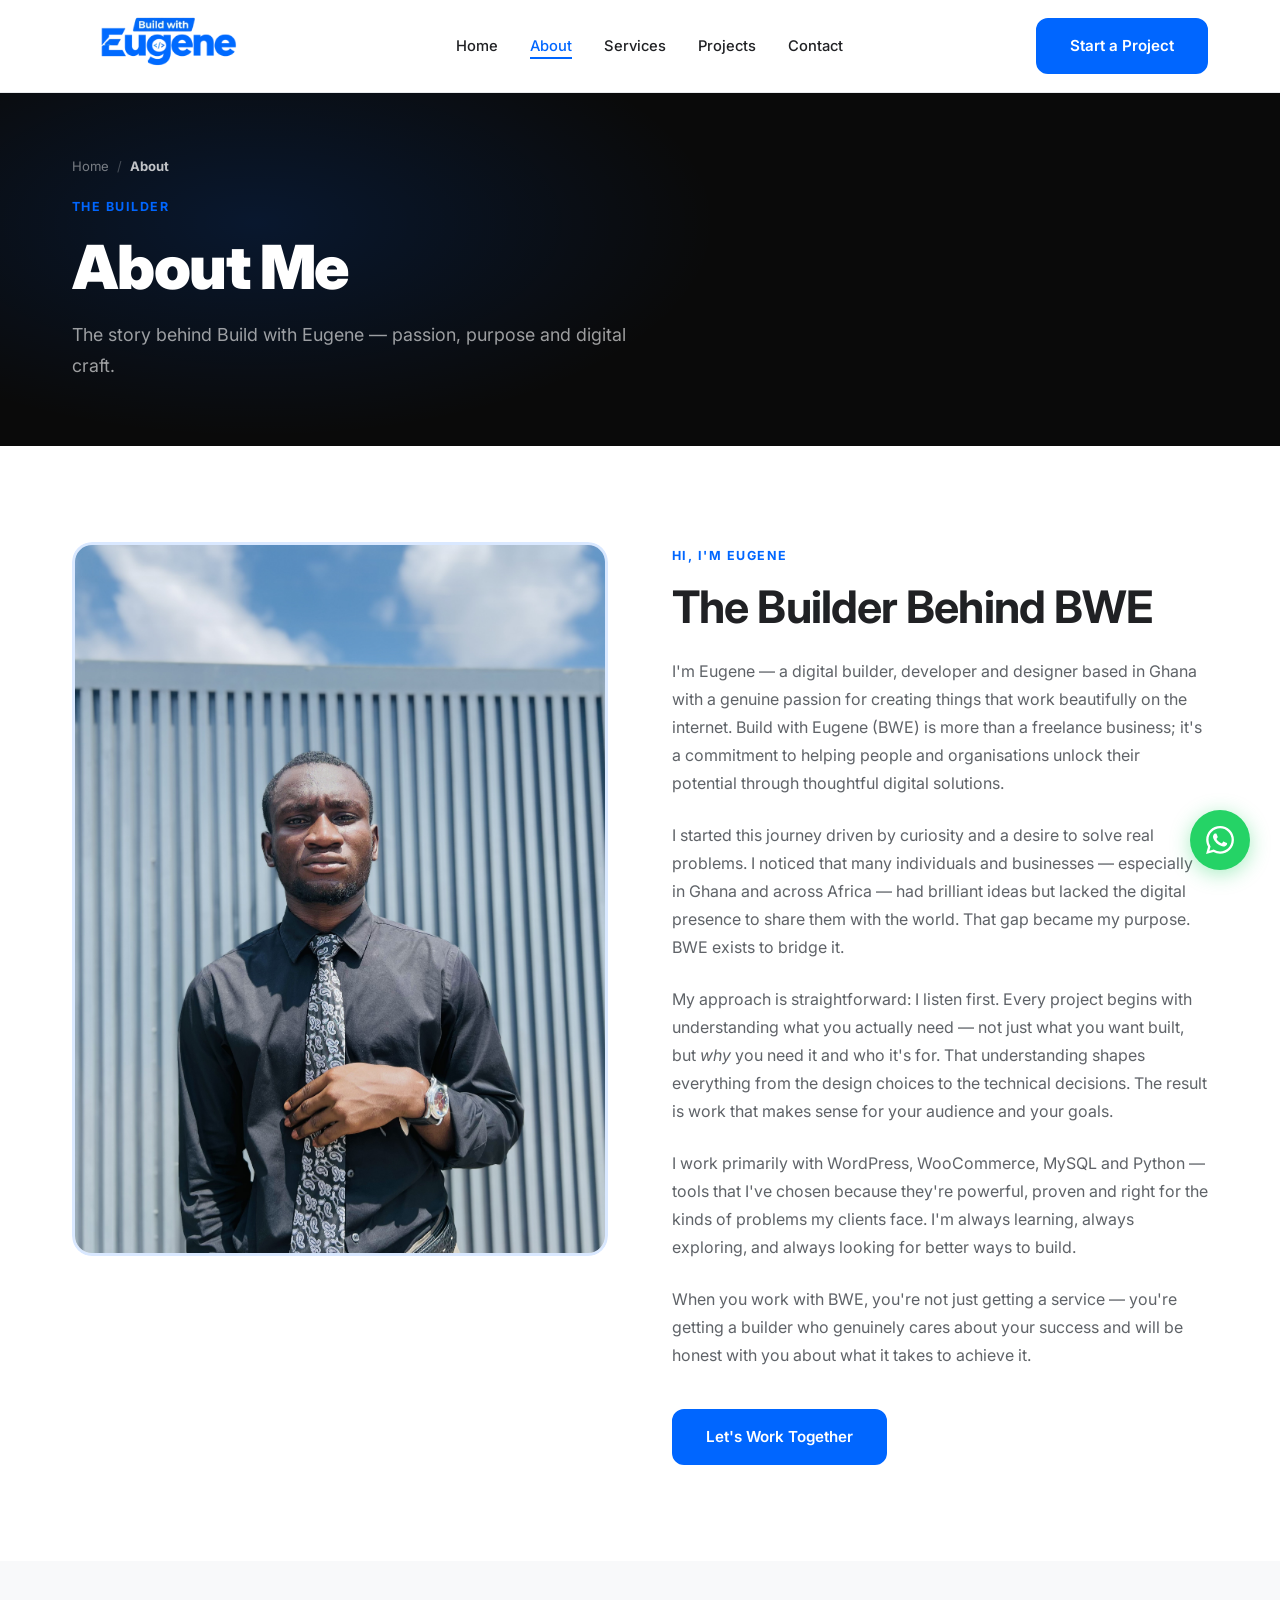
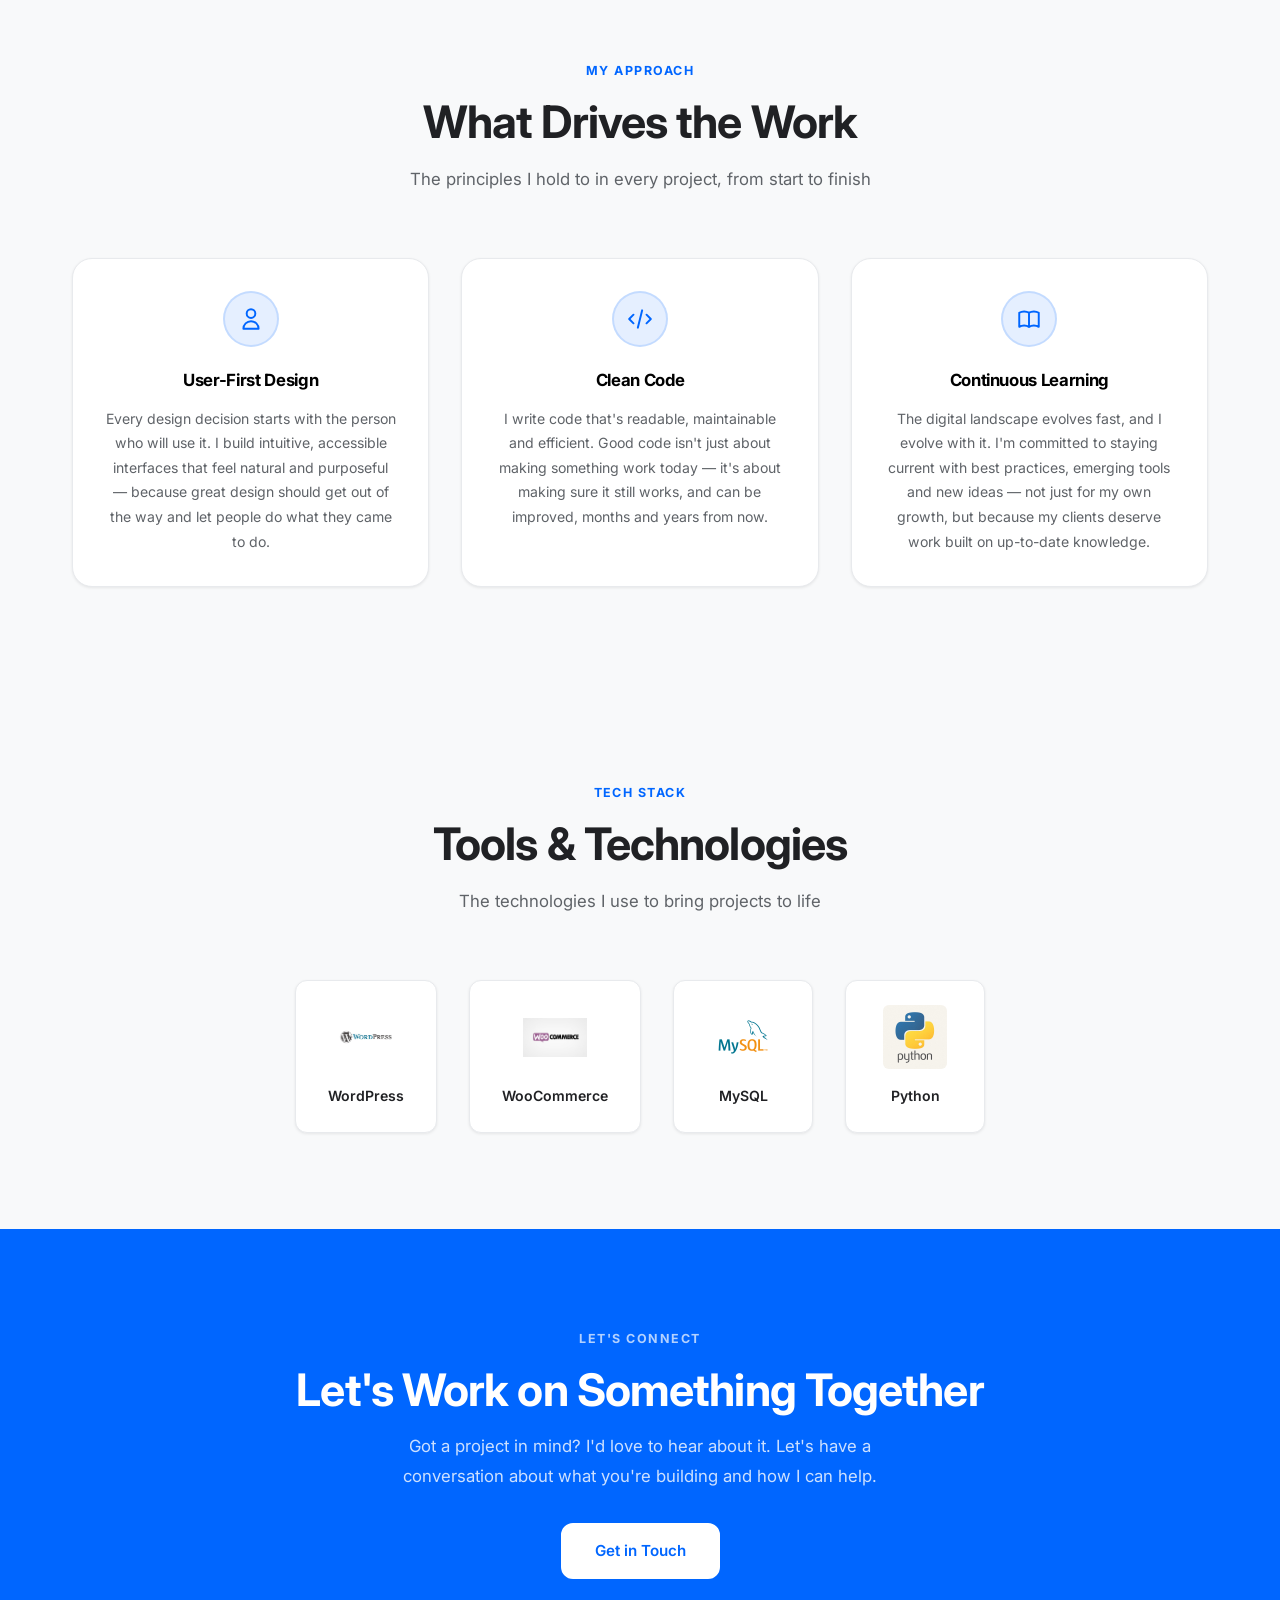
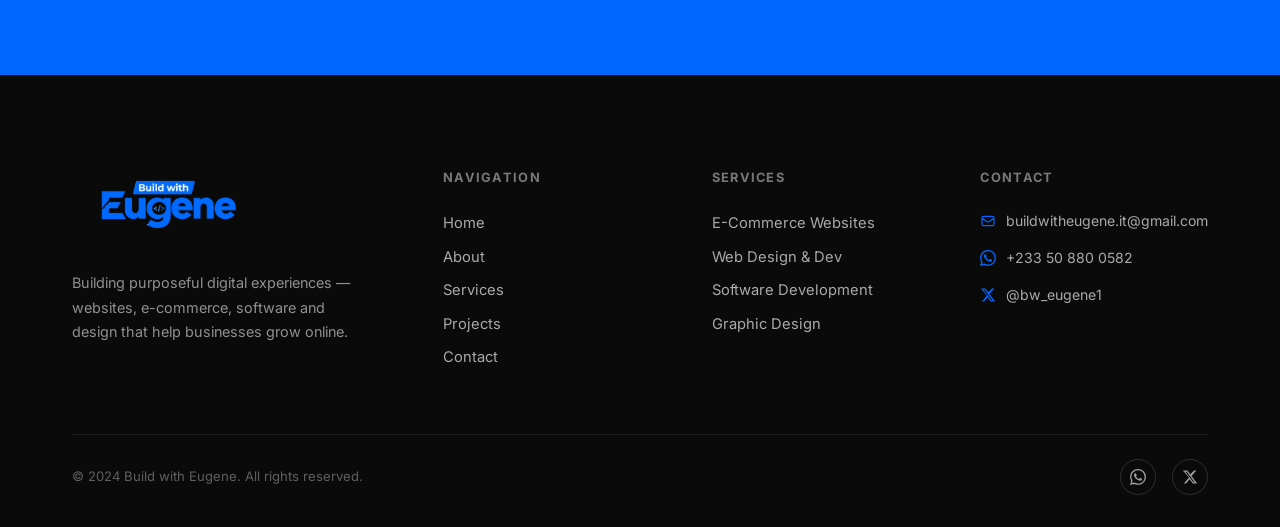
==== about.html @ 5db02835 "Initial commit - Build with Eugene portfolio website" ====
<!DOCTYPE html>
<html lang="en">
<head>
  <meta charset="UTF-8">
  <meta name="viewport" content="width=device-width, initial-scale=1.0">
  <meta name="description" content="About Eugene — the digital builder behind Build with Eugene (BWE). Learn about my story, approach and the values that drive every project.">
  <title>About | Build with Eugene</title>
  <link rel="preconnect" href="https://fonts.googleapis.com">
  <link rel="preconnect" href="https://fonts.gstatic.com" crossorigin>
  <link href="https://fonts.googleapis.com/css2?family=Inter:wght@300;400;500;600;700;800;900&display=swap" rel="stylesheet">
  <link rel="stylesheet" href="css/style.css">
  <link rel="icon" type="image/png" href="assets/website-icon/Favei-icon.png">
</head>
<body>

  <!-- ========== HEADER / NAVBAR ========== -->
  <header class="site-header">
    <nav class="navbar">
      <a href="index.html" class="navbar-logo" aria-label="Build with Eugene — Home">
        <img src="assets/website-icon/3B7AA855-C307-4204-9CA7-FC054A96F926-removebg-preview.png" alt="Build with Eugene Logo">
      </a>
      <ul class="nav-links">
        <li><a href="index.html">Home</a></li>
        <li><a href="about.html" class="active">About</a></li>
        <li><a href="services.html">Services</a></li>
        <li><a href="projects.html">Projects</a></li>
        <li><a href="contact.html">Contact</a></li>
      </ul>
      <a href="contact.html" class="btn btn-primary">Start a Project</a>
      <button class="hamburger" aria-label="Toggle menu" aria-expanded="false">
        <span></span>
        <span></span>
        <span></span>
      </button>
    </nav>
  </header>

  <!-- Mobile Nav Overlay -->
  <nav class="mobile-nav" aria-label="Mobile navigation">
    <a href="index.html">Home</a>
    <a href="about.html">About</a>
    <a href="services.html">Services</a>
    <a href="projects.html">Projects</a>
    <a href="contact.html">Contact</a>
    <a href="contact.html" class="btn btn-primary">Start a Project</a>
  </nav>

  <!-- ========== MAIN CONTENT ========== -->
  <main>

    <!-- PAGE HERO -->
    <section class="page-hero">
      <div class="container">
        <div class="page-hero-breadcrumb">
          <a href="index.html">Home</a>
          <span>/</span>
          <strong>About</strong>
        </div>
        <span class="section-label">The Builder</span>
        <h1>About Me</h1>
        <p>The story behind Build with Eugene — passion, purpose and digital craft.</p>
      </div>
    </section>

    <!-- BIO SECTION -->
    <section class="about-bio section">
      <div class="container">
        <div class="grid-2" style="align-items:start; gap: 4rem;">
          <div class="about-bio-image reveal">
            <div class="image-frame">
              <img src="assets/profile/eugene-profile.jpeg" alt="Eugene — Founder of Build with Eugene" loading="lazy">
            </div>
          </div>
          <div class="about-text reveal">
            <span class="section-label">Hi, I'm Eugene</span>
            <h2>The Builder Behind BWE</h2>

            <p>I'm Eugene — a digital builder, developer and designer based in Ghana with a genuine passion for creating things that work beautifully on the internet. Build with Eugene (BWE) is more than a freelance business; it's a commitment to helping people and organisations unlock their potential through thoughtful digital solutions.</p>

            <p>I started this journey driven by curiosity and a desire to solve real problems. I noticed that many individuals and businesses — especially in Ghana and across Africa — had brilliant ideas but lacked the digital presence to share them with the world. That gap became my purpose. BWE exists to bridge it.</p>

            <p>My approach is straightforward: I listen first. Every project begins with understanding what you actually need — not just what you want built, but <em>why</em> you need it and who it's for. That understanding shapes everything from the design choices to the technical decisions. The result is work that makes sense for your audience and your goals.</p>

            <p>I work primarily with WordPress, WooCommerce, MySQL and Python — tools that I've chosen because they're powerful, proven and right for the kinds of problems my clients face. I'm always learning, always exploring, and always looking for better ways to build.</p>

            <p>When you work with BWE, you're not just getting a service — you're getting a builder who genuinely cares about your success and will be honest with you about what it takes to achieve it.</p>

            <a href="contact.html" class="btn btn-primary" style="margin-top: 1rem;">Let's Work Together</a>
          </div>
        </div>
      </div>
    </section>

    <!-- VALUES / APPROACH CARDS -->
    <section class="values-section">
      <div class="container">
        <div class="section-header reveal">
          <span class="section-label">My Approach</span>
          <h2>What Drives the Work</h2>
          <p>The principles I hold to in every project, from start to finish</p>
        </div>
        <div class="values-grid reveal-stagger">

          <div class="value-card">
            <div class="value-icon">
              <svg xmlns="http://www.w3.org/2000/svg" fill="none" viewBox="0 0 24 24" stroke="currentColor" stroke-width="1.8">
                <path stroke-linecap="round" stroke-linejoin="round" d="M16 7a4 4 0 11-8 0 4 4 0 018 0zM12 14a7 7 0 00-7 7h14a7 7 0 00-7-7z"/>
              </svg>
            </div>
            <h3>User-First Design</h3>
            <p>Every design decision starts with the person who will use it. I build intuitive, accessible interfaces that feel natural and purposeful — because great design should get out of the way and let people do what they came to do.</p>
          </div>

          <div class="value-card">
            <div class="value-icon">
              <svg xmlns="http://www.w3.org/2000/svg" fill="none" viewBox="0 0 24 24" stroke="currentColor" stroke-width="1.8">
                <path stroke-linecap="round" stroke-linejoin="round" d="M10 20l4-16m4 4l4 4-4 4M6 16l-4-4 4-4"/>
              </svg>
            </div>
            <h3>Clean Code</h3>
            <p>I write code that's readable, maintainable and efficient. Good code isn't just about making something work today — it's about making sure it still works, and can be improved, months and years from now.</p>
          </div>

          <div class="value-card">
            <div class="value-icon">
              <svg xmlns="http://www.w3.org/2000/svg" fill="none" viewBox="0 0 24 24" stroke="currentColor" stroke-width="1.8">
                <path stroke-linecap="round" stroke-linejoin="round" d="M12 6.253v13m0-13C10.832 5.477 9.246 5 7.5 5S4.168 5.477 3 6.253v13C4.168 18.477 5.754 18 7.5 18s3.332.477 4.5 1.253m0-13C13.168 5.477 14.754 5 16.5 5c1.747 0 3.332.477 4.5 1.253v13C19.832 18.477 18.247 18 16.5 18c-1.746 0-3.332.477-4.5 1.253"/>
              </svg>
            </div>
            <h3>Continuous Learning</h3>
            <p>The digital landscape evolves fast, and I evolve with it. I'm committed to staying current with best practices, emerging tools and new ideas — not just for my own growth, but because my clients deserve work built on up-to-date knowledge.</p>
          </div>

        </div>
      </div>
    </section>

    <!-- SKILLS / TECH PREVIEW -->
    <section class="tech-stack">
      <div class="container">
        <div class="section-header reveal">
          <span class="section-label">Tech Stack</span>
          <h2>Tools &amp; Technologies</h2>
          <p>The technologies I use to bring projects to life</p>
        </div>
        <div class="tech-grid reveal-stagger">
          <div class="tech-card">
            <img src="assets/icons/wordpress.JPG" alt="WordPress" loading="lazy">
            <span>WordPress</span>
          </div>
          <div class="tech-card">
            <img src="assets/icons/woo-commerce.JPG" alt="WooCommerce" loading="lazy">
            <span>WooCommerce</span>
          </div>
          <div class="tech-card">
            <img src="assets/icons/my-sql.JPG" alt="MySQL" loading="lazy">
            <span>MySQL</span>
          </div>
          <div class="tech-card">
            <img src="assets/icons/python.JPG" alt="Python" loading="lazy">
            <span>Python</span>
          </div>
        </div>
      </div>
    </section>

    <!-- CTA -->
    <section class="cta-section">
      <div class="container">
        <div class="reveal">
          <span class="section-label" style="color:rgba(255,255,255,0.7)">Let's Connect</span>
          <h2>Let's Work on Something Together</h2>
          <p>Got a project in mind? I'd love to hear about it. Let's have a conversation about what you're building and how I can help.</p>
          <a href="contact.html" class="btn btn-white">Get in Touch</a>
        </div>
      </div>
    </section>

  </main>

  <!-- ========== FOOTER ========== -->
  <footer class="site-footer">
    <div class="container">
      <div class="footer-grid">
        <div class="footer-brand">
          <img src="assets/website-icon/3B7AA855-C307-4204-9CA7-FC054A96F926-removebg-preview.png" alt="Build with Eugene Logo" class="footer-logo">
          <p>Building purposeful digital experiences — websites, e-commerce, software and design that help businesses grow online.</p>
        </div>
        <div class="footer-col">
          <h4>Navigation</h4>
          <ul>
            <li><a href="index.html">Home</a></li>
            <li><a href="about.html">About</a></li>
            <li><a href="services.html">Services</a></li>
            <li><a href="projects.html">Projects</a></li>
            <li><a href="contact.html">Contact</a></li>
          </ul>
        </div>
        <div class="footer-col">
          <h4>Services</h4>
          <ul>
            <li><a href="services.html">E-Commerce Websites</a></li>
            <li><a href="services.html">Web Design &amp; Dev</a></li>
            <li><a href="services.html">Software Development</a></li>
            <li><a href="services.html">Graphic Design</a></li>
          </ul>
        </div>
        <div class="footer-col">
          <h4>Contact</h4>
          <!-- TODO: Confirm correct email address before making this a mailto link -->
          <div class="footer-contact-item">
            <svg xmlns="http://www.w3.org/2000/svg" fill="none" viewBox="0 0 24 24" stroke="currentColor" stroke-width="1.8">
              <path stroke-linecap="round" stroke-linejoin="round" d="M3 8l7.89 5.26a2 2 0 002.22 0L21 8M5 19h14a2 2 0 002-2V7a2 2 0 00-2-2H5a2 2 0 00-2 2v10a2 2 0 002 2z"/>
            </svg>
            <a href="mailto:buildwitheugene.it@gmail.com">buildwitheugene.it@gmail.com</a>
          </div>
          <div class="footer-contact-item">
            <svg xmlns="http://www.w3.org/2000/svg" fill="currentColor" viewBox="0 0 24 24">
              <path d="M17.472 14.382c-.297-.149-1.758-.867-2.03-.967-.273-.099-.471-.148-.67.15-.197.297-.767.966-.94 1.164-.173.199-.347.223-.644.075-.297-.15-1.255-.463-2.39-1.475-.883-.788-1.48-1.761-1.653-2.059-.173-.297-.018-.458.13-.606.134-.133.298-.347.446-.52.149-.174.198-.298.298-.497.099-.198.05-.371-.025-.52-.075-.149-.669-1.612-.916-2.207-.242-.579-.487-.5-.669-.51-.173-.008-.371-.01-.57-.01-.198 0-.52.074-.792.372-.272.297-1.04 1.016-1.04 2.479 0 1.462 1.065 2.875 1.213 3.074.149.198 2.096 3.2 5.077 4.487.709.306 1.262.489 1.694.625.712.227 1.36.195 1.871.118.571-.085 1.758-.719 2.006-1.413.248-.694.248-1.289.173-1.413-.074-.124-.272-.198-.57-.347m-5.421 7.403h-.004a9.87 9.87 0 01-5.031-1.378l-.361-.214-3.741.982.998-3.648-.235-.374a9.86 9.86 0 01-1.51-5.26c.001-5.45 4.436-9.884 9.888-9.884 2.64 0 5.122 1.03 6.988 2.898a9.825 9.825 0 012.893 6.994c-.003 5.45-4.437 9.884-9.885 9.884m8.413-18.297A11.815 11.815 0 0012.05 0C5.495 0 .16 5.335.157 11.892c0 2.096.547 4.142 1.588 5.945L.057 24l6.305-1.654a11.882 11.882 0 005.683 1.448h.005c6.554 0 11.89-5.335 11.893-11.893a11.821 11.821 0 00-3.48-8.413z"/>
            </svg>
            <a href="https://wa.me/233508800582" target="_blank" rel="noopener noreferrer">+233 50 880 0582</a>
          </div>
          <div class="footer-contact-item">
            <svg xmlns="http://www.w3.org/2000/svg" fill="currentColor" viewBox="0 0 24 24">
              <path d="M18.244 2.25h3.308l-7.227 8.26 8.502 11.24H16.17l-4.714-6.231-5.401 6.231H2.748l7.73-8.835L1.254 2.25H8.08l4.253 5.622zm-1.161 17.52h1.833L7.084 4.126H5.117z"/>
            </svg>
            <a href="https://x.com/bw_eugene1" target="_blank" rel="noopener noreferrer">@bw_eugene1</a>
          </div>
        </div>
      </div>
      <div class="footer-bottom">
        <p>© 2024 Build with Eugene. All rights reserved.</p>
        <div class="footer-social">
          <a href="https://wa.me/233508800582" target="_blank" rel="noopener noreferrer" aria-label="WhatsApp">
            <svg xmlns="http://www.w3.org/2000/svg" fill="currentColor" viewBox="0 0 24 24">
              <path d="M17.472 14.382c-.297-.149-1.758-.867-2.03-.967-.273-.099-.471-.148-.67.15-.197.297-.767.966-.94 1.164-.173.199-.347.223-.644.075-.297-.15-1.255-.463-2.39-1.475-.883-.788-1.48-1.761-1.653-2.059-.173-.297-.018-.458.13-.606.134-.133.298-.347.446-.52.149-.174.198-.298.298-.497.099-.198.05-.371-.025-.52-.075-.149-.669-1.612-.916-2.207-.242-.579-.487-.5-.669-.51-.173-.008-.371-.01-.57-.01-.198 0-.52.074-.792.372-.272.297-1.04 1.016-1.04 2.479 0 1.462 1.065 2.875 1.213 3.074.149.198 2.096 3.2 5.077 4.487.709.306 1.262.489 1.694.625.712.227 1.36.195 1.871.118.571-.085 1.758-.719 2.006-1.413.248-.694.248-1.289.173-1.413-.074-.124-.272-.198-.57-.347m-5.421 7.403h-.004a9.87 9.87 0 01-5.031-1.378l-.361-.214-3.741.982.998-3.648-.235-.374a9.86 9.86 0 01-1.51-5.26c.001-5.45 4.436-9.884 9.888-9.884 2.64 0 5.122 1.03 6.988 2.898a9.825 9.825 0 012.893 6.994c-.003 5.45-4.437 9.884-9.885 9.884m8.413-18.297A11.815 11.815 0 0012.05 0C5.495 0 .16 5.335.157 11.892c0 2.096.547 4.142 1.588 5.945L.057 24l6.305-1.654a11.882 11.882 0 005.683 1.448h.005c6.554 0 11.89-5.335 11.893-11.893a11.821 11.821 0 00-3.48-8.413z"/>
            </svg>
          </a>
          <a href="https://x.com/bw_eugene1" target="_blank" rel="noopener noreferrer" aria-label="X / Twitter">
            <svg xmlns="http://www.w3.org/2000/svg" fill="currentColor" viewBox="0 0 24 24">
              <path d="M18.244 2.25h3.308l-7.227 8.26 8.502 11.24H16.17l-4.714-6.231-5.401 6.231H2.748l7.73-8.835L1.254 2.25H8.08l4.253 5.622zm-1.161 17.52h1.833L7.084 4.126H5.117z"/>
            </svg>
          </a>
        </div>
      </div>
    </div>
  </footer>

  <!-- Floating WhatsApp Button -->
  <a href="https://wa.me/233508800582"
     class="whatsapp-float"
     target="_blank"
     rel="noopener noreferrer"
     aria-label="Chat with us on WhatsApp">
    <svg xmlns="http://www.w3.org/2000/svg" viewBox="0 0 24 24" fill="white" width="28" height="28">
      <path d="M17.472 14.382c-.297-.149-1.758-.867-2.03-.967-.273-.099-.471-.148-.67.15-.197.297-.767.966-.94 1.164-.173.199-.347.223-.644.075-.297-.15-1.255-.463-2.39-1.475-.883-.788-1.48-1.761-1.653-2.059-.173-.297-.018-.458.13-.606.134-.133.298-.347.446-.52.149-.174.198-.298.298-.497.099-.198.05-.371-.025-.52-.075-.149-.669-1.612-.916-2.207-.242-.579-.487-.5-.669-.51-.173-.008-.371-.01-.57-.01-.198 0-.52.074-.792.372-.272.297-1.04 1.016-1.04 2.479 0 1.462 1.065 2.875 1.213 3.074.149.198 2.096 3.2 5.077 4.487.709.306 1.262.489 1.694.625.712.227 1.36.195 1.871.118.571-.085 1.758-.719 2.006-1.413.248-.694.248-1.289.173-1.413-.074-.124-.272-.198-.57-.347m-5.421 7.403h-.004a9.87 9.87 0 01-5.031-1.378l-.361-.214-3.741.982.998-3.648-.235-.374a9.86 9.86 0 01-1.51-5.26c.001-5.45 4.436-9.884 9.888-9.884 2.64 0 5.122 1.03 6.988 2.898a9.825 9.825 0 012.893 6.994c-.003 5.45-4.437 9.884-9.885 9.884m8.413-18.297A11.815 11.815 0 0012.05 0C5.495 0 .16 5.335.157 11.892c0 2.096.547 4.142 1.588 5.945L.057 24l6.305-1.654a11.882 11.882 0 005.683 1.448h.005c6.554 0 11.89-5.335 11.893-11.893a11.821 11.821 0 00-3.48-8.413z"/>
    </svg>
    <span class="whatsapp-tooltip">Chat on WhatsApp</span>
  </a>

  <script src="js/script.js"></script>
</body>
</html>
---- css/style.css ----
/* ==========================================
   BUILD WITH EUGENE — MAIN STYLESHEET
   ========================================== */

/* ==========================================
   1. CUSTOM PROPERTIES (VARIABLES)
   ========================================== */
:root {
  --color-white: #FFFFFF;
  --color-black: #000000;
  --color-blue: #0066FF;
  --color-blue-dark: #0052CC;
  --color-blue-light: rgba(0, 102, 255, 0.1);
  --color-gray-50: #F8F9FA;
  --color-gray-100: #F0F2F5;
  --color-gray-200: #E8EAED;
  --color-gray-600: #5F6368;
  --color-gray-800: #202124;
  --color-dark: #0A0A0A;
  --color-card-dark: #111111;

  --font-family: 'Inter', sans-serif;

  --space-xs: 0.5rem;
  --space-sm: 1rem;
  --space-md: 1.5rem;
  --space-lg: 2rem;
  --space-xl: 3rem;
  --space-2xl: 4rem;
  --space-3xl: 6rem;

  --radius-sm: 6px;
  --radius-md: 12px;
  --radius-lg: 20px;
  --radius-full: 9999px;

  --shadow-sm: 0 1px 3px rgba(0,0,0,0.08);
  --shadow-md: 0 4px 16px rgba(0,0,0,0.10);
  --shadow-lg: 0 8px 32px rgba(0,0,0,0.14);
  --shadow-blue: 0 8px 32px rgba(0,102,255,0.18);

  --transition: 0.3s ease;
  --nav-height: 92px;
}

/* ==========================================
   2. RESET & BASE STYLES
   ========================================== */
*, *::before, *::after {
  box-sizing: border-box;
  margin: 0;
  padding: 0;
}

html {
  scroll-behavior: smooth;
  -webkit-text-size-adjust: 100%;
}

body {
  font-family: var(--font-family);
  font-size: 1rem;
  line-height: 1.6;
  color: var(--color-gray-800);
  background: var(--color-white);
  overflow-x: hidden;
}

img, video {
  max-width: 100%;
  display: block;
}

a {
  color: inherit;
  text-decoration: none;
}

ul {
  list-style: none;
}

/* ==========================================
   3. TYPOGRAPHY
   ========================================== */
h1, h2, h3, h4, h5, h6 {
  font-weight: 700;
  line-height: 1.15;
  letter-spacing: -0.02em;
}

h1 { font-size: clamp(2.4rem, 5vw, 4rem); }
h2 { font-size: clamp(1.8rem, 3.5vw, 2.8rem); }
h3 { font-size: clamp(1.2rem, 2.5vw, 1.6rem); }
h4 { font-size: 1.15rem; }

p {
  color: var(--color-gray-600);
  line-height: 1.75;
}

.section-label {
  display: inline-block;
  font-size: 0.78rem;
  font-weight: 700;
  letter-spacing: 0.12em;
  text-transform: uppercase;
  color: var(--color-blue);
  margin-bottom: var(--space-sm);
}

/* ==========================================
   4. LAYOUT UTILITIES
   ========================================== */
.container {
  width: 100%;
  max-width: 1200px;
  margin: 0 auto;
  padding: 0 var(--space-lg);
}

.section {
  padding: var(--space-3xl) 0;
}

.section-sm {
  padding: var(--space-2xl) 0;
}

.grid-2 {
  display: grid;
  grid-template-columns: 1fr 1fr;
  gap: var(--space-2xl);
  align-items: center;
}

.grid-3 {
  display: grid;
  grid-template-columns: repeat(3, 1fr);
  gap: var(--space-lg);
}

.grid-4 {
  display: grid;
  grid-template-columns: repeat(4, 1fr);
  gap: var(--space-lg);
}

.text-center { text-align: center; }
.text-blue { color: var(--color-blue); }
.text-white { color: var(--color-white); }
.text-gray { color: var(--color-gray-600); }

.section-header {
  text-align: center;
  margin-bottom: var(--space-2xl);
}

.section-header h2 {
  margin-bottom: var(--space-sm);
}

.section-header p {
  max-width: 560px;
  margin: 0 auto;
  font-size: 1.05rem;
}

/* ==========================================
   5. BUTTONS
   ========================================== */
.btn {
  display: inline-flex;
  align-items: center;
  gap: 0.5rem;
  padding: 14px 32px;
  border-radius: var(--radius-md);
  font-family: var(--font-family);
  font-size: 0.95rem;
  font-weight: 600;
  cursor: pointer;
  border: 2px solid transparent;
  transition: all var(--transition);
  white-space: nowrap;
}

.btn-primary {
  background: var(--color-blue);
  color: var(--color-white);
  border-color: var(--color-blue);
}

.btn-primary:hover {
  background: var(--color-blue-dark);
  border-color: var(--color-blue-dark);
  transform: translateY(-1px);
  box-shadow: var(--shadow-blue);
}

.btn-secondary {
  background: transparent;
  color: var(--color-blue);
  border-color: var(--color-blue);
}

.btn-secondary:hover {
  background: var(--color-blue-light);
  transform: translateY(-1px);
}

.btn-ghost {
  background: transparent;
  color: var(--color-white);
  border-color: var(--color-white);
}

.btn-ghost:hover {
  background: rgba(255,255,255,0.12);
  transform: translateY(-1px);
}

.btn-white {
  background: var(--color-white);
  color: var(--color-blue);
  border-color: var(--color-white);
}

.btn-white:hover {
  background: var(--color-gray-100);
  transform: translateY(-1px);
}

/* ==========================================
   6. NAVBAR
   ========================================== */
.site-header {
  position: fixed;
  top: 0;
  left: 0;
  right: 0;
  z-index: 1000;
  background: var(--color-white);
  border-bottom: 1px solid var(--color-gray-200);
  transition: box-shadow var(--transition);
}

.site-header.scrolled {
  box-shadow: 0 2px 20px rgba(0,0,0,0.08);
}

.navbar {
  display: flex;
  align-items: center;
  justify-content: space-between;
  height: var(--nav-height);
  max-width: 1200px;
  margin: 0 auto;
  padding: 0 var(--space-lg);
  gap: var(--space-lg);
}

.navbar-logo img {
  position: absolute;
  top: 50%;
  left: 50%;
  display: block;
  width: 190px;
  height: auto;
  max-width: none;
  max-height: none;
  transform: translate(-50%, -50%);
}

.navbar-logo {
  position: relative;
  display: block;
  flex: 0 0 190px;
  width: 190px;
  height: 76px;
  overflow: hidden;
}

.nav-links {
  display: flex;
  align-items: center;
  gap: var(--space-lg);
  flex: 1;
  justify-content: center;
}

.nav-links a {
  font-size: 0.92rem;
  font-weight: 500;
  color: var(--color-gray-800);
  position: relative;
  padding-bottom: 4px;
  transition: color var(--transition);
}

.nav-links a::after {
  content: '';
  position: absolute;
  bottom: 0;
  left: 0;
  width: 0;
  height: 2px;
  background: var(--color-blue);
  transition: width var(--transition);
}

.nav-links a:hover,
.nav-links a.active {
  color: var(--color-blue);
}

.nav-links a:hover::after,
.nav-links a.active::after {
  width: 100%;
}

.hamburger {
  display: none;
  flex-direction: column;
  gap: 5px;
  background: none;
  border: none;
  cursor: pointer;
  padding: 6px;
  border-radius: var(--radius-sm);
  transition: background var(--transition);
}

.hamburger:hover {
  background: var(--color-gray-100);
}

.hamburger span {
  display: block;
  width: 24px;
  height: 2px;
  background: var(--color-gray-800);
  border-radius: 2px;
  transition: all 0.35s ease;
}

.hamburger.open span:nth-child(1) {
  transform: translateY(7px) rotate(45deg);
}
.hamburger.open span:nth-child(2) {
  opacity: 0;
  transform: scaleX(0);
}
.hamburger.open span:nth-child(3) {
  transform: translateY(-7px) rotate(-45deg);
}

/* Mobile Nav Overlay */
.mobile-nav {
  display: none;
  position: fixed;
  inset: 0;
  top: calc(var(--nav-height) + 1px);
  background: var(--color-white);
  z-index: 999;
  flex-direction: column;
  align-items: center;
  justify-content: center;
  gap: var(--space-lg);
  opacity: 0;
  pointer-events: none;
  transition: opacity 0.35s ease;
}

.mobile-nav.open {
  opacity: 1;
  pointer-events: all;
}

.mobile-nav a {
  font-size: 1.6rem;
  font-weight: 700;
  color: var(--color-gray-800);
  transition: color var(--transition);
}

.mobile-nav a:hover,
.mobile-nav a.active {
  color: var(--color-blue);
}

.mobile-nav .btn {
  margin-top: var(--space-sm);
  font-size: 1rem;
}

/* Page offset for fixed nav */
.page-content {
  padding-top: var(--nav-height);
}

/* ==========================================
   7. FOOTER
   ========================================== */
.site-footer {
  background: var(--color-dark);
  color: var(--color-white);
  padding: var(--space-3xl) 0 var(--space-lg);
}

.footer-grid {
  display: grid;
  grid-template-columns: 1.5fr 1fr 1fr 1fr;
  gap: var(--space-2xl);
  margin-bottom: var(--space-2xl);
}

.footer-brand .footer-logo {
  width: 190px;
  height: 76px;
  object-fit: cover;
  object-position: center;
  margin-bottom: var(--space-md);
}

.footer-brand p {
  color: rgba(255,255,255,0.55);
  font-size: 0.9rem;
  max-width: 280px;
  line-height: 1.7;
}

.footer-col h4 {
  font-size: 0.8rem;
  font-weight: 700;
  letter-spacing: 0.1em;
  text-transform: uppercase;
  color: rgba(255,255,255,0.45);
  margin-bottom: var(--space-md);
}

.footer-col ul {
  display: flex;
  flex-direction: column;
  gap: var(--space-xs);
}

.footer-col ul li a {
  font-size: 0.92rem;
  color: rgba(255,255,255,0.65);
  transition: color var(--transition);
}

.footer-col ul li a:hover {
  color: var(--color-blue);
}

.footer-contact-item {
  display: flex;
  align-items: flex-start;
  gap: 0.6rem;
  margin-bottom: var(--space-sm);
}

.footer-contact-item svg {
  width: 16px;
  height: 16px;
  flex-shrink: 0;
  margin-top: 3px;
  color: var(--color-blue);
}

.footer-contact-item span,
.footer-contact-item a {
  font-size: 0.88rem;
  color: rgba(255,255,255,0.65);
  line-height: 1.5;
  transition: color var(--transition);
}

.footer-contact-item a:hover {
  color: var(--color-blue);
}

.footer-contact-item a:focus-visible {
  color: var(--color-blue);
  outline: 2px solid var(--color-blue);
  outline-offset: 3px;
  border-radius: 2px;
}

.footer-bottom {
  border-top: 1px solid rgba(255,255,255,0.08);
  padding-top: var(--space-md);
  display: flex;
  align-items: center;
  justify-content: space-between;
  flex-wrap: wrap;
  gap: var(--space-sm);
}

.footer-bottom p {
  color: rgba(255,255,255,0.35);
  font-size: 0.82rem;
}

.footer-social {
  display: flex;
  gap: var(--space-sm);
}

.footer-social a {
  width: 36px;
  height: 36px;
  border-radius: 50%;
  border: 1px solid rgba(255,255,255,0.15);
  display: flex;
  align-items: center;
  justify-content: center;
  transition: all var(--transition);
  color: rgba(255,255,255,0.6);
}

.footer-social a:hover {
  border-color: var(--color-blue);
  color: var(--color-blue);
  background: var(--color-blue-light);
}

.footer-social a svg {
  width: 16px;
  height: 16px;
}

/* ==========================================
   8. FLOATING WHATSAPP
   ========================================== */
.whatsapp-float {
  position: fixed;
  bottom: 30px;
  right: 30px;
  width: 60px;
  height: 60px;
  background: #25D366;
  border-radius: 50%;
  display: flex;
  align-items: center;
  justify-content: center;
  box-shadow: 0 4px 20px rgba(37, 211, 102, 0.4);
  z-index: 9999;
  transition: transform 0.3s ease, box-shadow 0.3s ease;
  text-decoration: none;
}

.whatsapp-float:hover {
  transform: scale(1.1);
  box-shadow: 0 6px 28px rgba(37, 211, 102, 0.6);
}

.whatsapp-tooltip {
  position: absolute;
  right: 70px;
  background: #111;
  color: white;
  padding: 6px 12px;
  border-radius: 6px;
  font-size: 13px;
  white-space: nowrap;
  opacity: 0;
  pointer-events: none;
  transition: opacity 0.3s ease;
}

.whatsapp-float:hover .whatsapp-tooltip {
  opacity: 1;
}

/* ==========================================
   9. HERO SECTIONS
   ========================================== */

/* Homepage Hero */
.hero {
  min-height: 100vh;
  padding-top: calc(var(--nav-height) + 1px);
  display: flex;
  align-items: center;
  position: relative;
  overflow: hidden;
  background: var(--color-white);
}

.hero-bg {
  position: absolute;
  inset: 0;
  background-image:
    radial-gradient(circle at 20% 50%, rgba(0,102,255,0.04) 0%, transparent 50%),
    radial-gradient(circle at 80% 20%, rgba(0,102,255,0.06) 0%, transparent 40%),
    linear-gradient(135deg, rgba(0,102,255,0.02) 0%, transparent 50%);
  pointer-events: none;
}

.hero-layout {
  display: grid;
  grid-template-columns: minmax(0, 1.15fr) minmax(0, 0.85fr);
  align-items: center;
  gap: var(--space-2xl);
}

.hero-dots {
  position: absolute;
  inset: 0;
  background-image:
    radial-gradient(circle, rgba(0,102,255,0.12) 1px, transparent 1px);
  background-size: 40px 40px;
  mask-image: radial-gradient(ellipse 80% 80% at 50% 50%, transparent 40%, black 100%);
  -webkit-mask-image: radial-gradient(ellipse 80% 80% at 50% 50%, transparent 40%, black 100%);
  pointer-events: none;
}

.hero-content {
  position: relative;
  z-index: 1;
  max-width: none;
  padding: var(--space-2xl) 0;
}

.hero-image-wrap {
  position: relative;
  z-index: 1;
  width: 100%;
  max-width: 460px;
  justify-self: end;
}

.hero-image-wrap img {
  display: block;
  width: 100%;
  height: auto;
  border-radius: var(--radius-lg);
}

.hero-eyebrow {
  display: inline-flex;
  align-items: center;
  gap: 0.5rem;
  font-size: 0.82rem;
  font-weight: 700;
  letter-spacing: 0.12em;
  text-transform: uppercase;
  color: var(--color-blue);
  margin-bottom: var(--space-md);
}

.hero-eyebrow::before {
  content: '';
  display: block;
  width: 24px;
  height: 2px;
  background: var(--color-blue);
}

.hero h1 {
  font-size: clamp(2.6rem, 5.5vw, 4.2rem);
  font-weight: 900;
  color: var(--color-black);
  margin-bottom: var(--space-md);
  line-height: 1.1;
}

.hero h1 .highlight {
  color: var(--color-blue);
}

.hero-subtext {
  font-size: 1.12rem;
  color: var(--color-gray-600);
  max-width: 580px;
  margin-bottom: var(--space-lg);
  line-height: 1.75;
}

.hero-ctas {
  display: flex;
  gap: var(--space-sm);
  flex-wrap: wrap;
}

.hero-scroll {
  position: absolute;
  bottom: var(--space-lg);
  left: 50%;
  transform: translateX(-50%);
  display: flex;
  flex-direction: column;
  align-items: center;
  gap: 0.4rem;
  color: var(--color-gray-600);
  font-size: 0.78rem;
  font-weight: 500;
  letter-spacing: 0.06em;
  text-transform: uppercase;
  animation: scrollBounce 2.4s ease-in-out infinite;
}

.hero-scroll svg {
  width: 20px;
  height: 20px;
  color: var(--color-blue);
}

@keyframes scrollBounce {
  0%, 100% { transform: translateX(-50%) translateY(0); }
  50% { transform: translateX(-50%) translateY(8px); }
}

/* Page Hero (inner pages) */
.page-hero {
  background: var(--color-dark);
  color: var(--color-white);
  padding: calc(var(--nav-height) + var(--space-2xl)) 0 var(--space-2xl);
  position: relative;
  overflow: hidden;
}

.page-hero::before {
  content: '';
  position: absolute;
  inset: 0;
  background: radial-gradient(ellipse 60% 80% at 20% 50%, rgba(0,102,255,0.15) 0%, transparent 60%);
  pointer-events: none;
}

.page-hero .container {
  position: relative;
}

.page-hero-breadcrumb {
  display: flex;
  align-items: center;
  gap: 0.5rem;
  font-size: 0.82rem;
  color: rgba(255,255,255,0.45);
  margin-bottom: var(--space-sm);
}

.page-hero-breadcrumb a {
  color: rgba(255,255,255,0.45);
  transition: color var(--transition);
}

.page-hero-breadcrumb a:hover {
  color: var(--color-blue);
}

.page-hero-breadcrumb span { color: rgba(255,255,255,0.25); }
.page-hero-breadcrumb strong { color: rgba(255,255,255,0.75); }

.page-hero h1 {
  font-size: clamp(2.4rem, 5vw, 3.8rem);
  font-weight: 900;
  color: var(--color-white);
  margin-bottom: var(--space-sm);
}

.page-hero p {
  font-size: 1.12rem;
  color: rgba(255,255,255,0.6);
  max-width: 560px;
}

/* ==========================================
   10. ABOUT PREVIEW (Homepage)
   ========================================== */
.about-preview {
  padding: var(--space-3xl) 0;
  background: var(--color-white);
}

.about-image-wrap {
  position: relative;
}

.about-image-frame {
  position: relative;
  border-radius: var(--radius-lg);
  overflow: hidden;
  aspect-ratio: 4/5;
}

.about-image-frame img {
  width: 100%;
  height: 100%;
  object-fit: cover;
  object-position: top center;
}

.about-image-frame::before {
  content: '';
  position: absolute;
  inset: 0;
  border-radius: var(--radius-lg);
  border: 3px solid var(--color-blue);
  opacity: 0.25;
  z-index: 1;
  pointer-events: none;
}

.about-image-accent {
  position: absolute;
  width: 80px;
  height: 80px;
  border: 3px solid var(--color-blue);
  border-radius: var(--radius-md);
  bottom: -16px;
  right: -16px;
  opacity: 0.6;
  z-index: 0;
}

.about-text-col {
  padding-left: var(--space-lg);
}

.about-text-col h2 {
  margin-bottom: var(--space-md);
  color: var(--color-black);
}

.about-text-col p {
  margin-bottom: var(--space-md);
}

.about-text-col .btn {
  margin-top: var(--space-sm);
}

/* ==========================================
   11. TECH STACK
   ========================================== */
.tech-stack {
  background: var(--color-gray-50);
  padding: var(--space-3xl) 0;
}

.tech-grid {
  display: flex;
  justify-content: center;
  gap: var(--space-lg);
  flex-wrap: wrap;
  margin-top: var(--space-2xl);
}

.tech-card {
  display: flex;
  flex-direction: column;
  align-items: center;
  gap: var(--space-sm);
  padding: var(--space-md) var(--space-lg);
  background: var(--color-white);
  border-radius: var(--radius-md);
  box-shadow: var(--shadow-sm);
  border: 1px solid var(--color-gray-200);
  transition: transform var(--transition), box-shadow var(--transition);
  min-width: 140px;
}

.tech-card:hover {
  transform: translateY(-6px) scale(1.03);
  box-shadow: var(--shadow-md);
  border-color: var(--color-blue);
}

.tech-card img {
  width: 64px;
  height: 64px;
  object-fit: contain;
  border-radius: var(--radius-sm);
}

.tech-card span {
  font-size: 0.88rem;
  font-weight: 600;
  color: var(--color-gray-800);
}

/* ==========================================
   12. SERVICES
   ========================================== */
.services-dark {
  background: var(--color-black);
  color: var(--color-white);
  padding: var(--space-3xl) 0;
}

.services-dark .section-header h2 {
  color: var(--color-white);
}

.services-dark .section-header p {
  color: rgba(255,255,255,0.55);
}

.services-grid {
  display: grid;
  grid-template-columns: repeat(2, 1fr);
  gap: var(--space-md);
}

.service-card {
  background: var(--color-card-dark);
  border-radius: var(--radius-lg);
  padding: var(--space-lg) var(--space-md);
  border-top: 3px solid var(--color-blue);
  transition: transform var(--transition), box-shadow var(--transition);
  position: relative;
  overflow: hidden;
}

.service-card::before {
  content: '';
  position: absolute;
  top: 0;
  left: 0;
  right: 0;
  height: 3px;
  background: var(--color-blue);
}

.service-card:hover {
  transform: translateY(-6px);
  box-shadow: 0 12px 40px rgba(0,102,255,0.18);
}

.service-icon {
  width: 52px;
  height: 52px;
  background: var(--color-blue-light);
  border-radius: var(--radius-md);
  display: flex;
  align-items: center;
  justify-content: center;
  margin-bottom: var(--space-md);
  border: 1px solid rgba(0,102,255,0.2);
}

.service-icon svg {
  width: 26px;
  height: 26px;
  color: var(--color-blue);
}

.service-card h3 {
  color: var(--color-white);
  margin-bottom: var(--space-sm);
  font-size: 1.15rem;
}

.service-card p {
  color: rgba(255,255,255,0.55);
  font-size: 0.92rem;
  line-height: 1.7;
}

.services-cta {
  text-align: center;
  margin-top: var(--space-2xl);
}

/* ==========================================
   13. PROJECTS SHOWCASE (Sticky Scroll)
   ========================================== */
.projects-showcase {
  padding: var(--space-3xl) 0;
  background: var(--color-white);
}

.projects-showcase .section-header {
  margin-bottom: var(--space-2xl);
}

.projects-layout {
  display: grid;
  grid-template-columns: 1fr 1fr;
  gap: var(--space-2xl);
  align-items: start;
}

.projects-list {
  display: flex;
  flex-direction: column;
}

.project-item {
  display: flex;
  flex-direction: column;
  padding: var(--space-lg) 0;
  border-bottom: 1px solid var(--color-gray-200);
  opacity: 0.4;
  transition: opacity 0.4s ease;
  cursor: default;
}

.project-item:first-child {
  border-top: 1px solid var(--color-gray-200);
}

.project-item.active {
  opacity: 1;
}

.project-number {
  order: 0;
  font-size: 0.78rem;
  font-weight: 700;
  letter-spacing: 0.1em;
  color: var(--color-blue);
  display: block;
  margin-bottom: var(--space-xs);
}

.project-item h3 {
  order: 1;
  color: var(--color-black);
  font-size: 1.35rem;
  margin-bottom: 0.3rem;
}

.project-category {
  order: 2;
  font-size: 0.82rem;
  font-weight: 600;
  color: var(--color-blue);
  margin-bottom: var(--space-sm);
  display: block;
}

.project-desc {
  order: 3;
  color: var(--color-gray-600);
  font-size: 0.92rem;
  line-height: 1.7;
  margin-bottom: var(--space-sm);
}

.project-link {
  order: 4;
  align-self: flex-start;
  font-size: 0.88rem;
  font-weight: 700;
  color: var(--color-blue);
  display: inline-flex;
  align-items: center;
  gap: 0.4rem;
  transition: gap var(--transition);
}

.project-link:hover {
  gap: 0.7rem;
}

.projects-display {
  position: sticky;
  top: calc(var(--nav-height) + var(--space-lg));
}

/* Browser window mockup */
.browser-frame {
  background: var(--color-gray-100);
  border-radius: var(--radius-lg);
  overflow: hidden;
  box-shadow: var(--shadow-lg);
  border: 1px solid var(--color-gray-200);
}

.browser-bar {
  background: #E8EAED;
  padding: 12px 16px;
  display: flex;
  align-items: center;
  gap: 8px;
  border-bottom: 1px solid #D0D3D8;
}

.browser-dot {
  width: 12px;
  height: 12px;
  border-radius: 50%;
  flex-shrink: 0;
}

.browser-dot.red { background: #FF5F57; }
.browser-dot.yellow { background: #FFBD2E; }
.browser-dot.green { background: #28CA41; }

.browser-url {
  flex: 1;
  background: var(--color-white);
  border-radius: var(--radius-full);
  padding: 5px 14px;
  font-size: 0.76rem;
  color: var(--color-gray-600);
  border: 1px solid var(--color-gray-200);
  text-align: center;
  overflow: hidden;
  text-overflow: ellipsis;
  white-space: nowrap;
}

.browser-content {
  position: relative;
  aspect-ratio: 16/10;
  background: var(--color-gray-200);
  overflow: hidden;
}

.project-video {
  position: absolute;
  inset: 0;
  width: 100%;
  height: 100%;
  object-fit: contain;
  opacity: 0;
  transition: opacity 0.4s ease;
}

.project-video.active {
  opacity: 1;
}

.project-video-slot:empty {
  display: none;
}

.projects-cta {
  text-align: center;
  margin-top: var(--space-2xl);
}

/* ==========================================
   14. GRAPHIC DESIGN GALLERY
   ========================================== */
.graphic-design {
  padding: var(--space-3xl) 0;
  background: var(--color-gray-50);
}

.design-grid {
  display: grid;
  grid-template-columns: repeat(4, 1fr);
  gap: var(--space-md);
  margin-top: var(--space-2xl);
}

.design-item {
  position: relative;
  border-radius: var(--radius-md);
  overflow: hidden;
  cursor: pointer;
  aspect-ratio: 3/4;
}

.design-item img {
  width: 100%;
  height: 100%;
  object-fit: cover;
  transition: transform 0.4s ease;
}

.design-item:hover img {
  transform: scale(1.04);
}

.design-overlay {
  position: absolute;
  inset: 0;
  background: rgba(0,0,0,0);
  display: flex;
  align-items: center;
  justify-content: center;
  transition: background 0.3s ease;
}

.design-item:hover .design-overlay {
  background: rgba(0,0,0,0.45);
}

.design-overlay svg {
  color: var(--color-white);
  width: 36px;
  height: 36px;
  opacity: 0;
  transform: scale(0.8);
  transition: all 0.3s ease;
}

.design-item:hover .design-overlay svg {
  opacity: 1;
  transform: scale(1);
}

/* Lightbox */
.lightbox {
  position: fixed;
  inset: 0;
  background: rgba(0,0,0,0.92);
  z-index: 10000;
  display: flex;
  align-items: center;
  justify-content: center;
  opacity: 0;
  pointer-events: none;
  transition: opacity 0.3s ease;
  padding: var(--space-lg);
}

.lightbox.open {
  opacity: 1;
  pointer-events: all;
}

.lightbox-img {
  max-width: min(90vw, 600px);
  max-height: 88vh;
  border-radius: var(--radius-md);
  object-fit: contain;
  box-shadow: 0 20px 60px rgba(0,0,0,0.6);
}

.lightbox-close {
  position: absolute;
  top: var(--space-lg);
  right: var(--space-lg);
  width: 44px;
  height: 44px;
  background: rgba(255,255,255,0.1);
  border: none;
  border-radius: 50%;
  color: white;
  font-size: 1.4rem;
  cursor: pointer;
  display: flex;
  align-items: center;
  justify-content: center;
  transition: background var(--transition);
}

.lightbox-close:hover {
  background: rgba(255,255,255,0.2);
}

/* ==========================================
   15. CTA SECTIONS
   ========================================== */
.cta-section {
  background: var(--color-blue);
  color: var(--color-white);
  padding: var(--space-3xl) 0;
  text-align: center;
}

.cta-section h2 {
  color: var(--color-white);
  margin-bottom: var(--space-sm);
}

.cta-section p {
  color: rgba(255,255,255,0.8);
  max-width: 560px;
  margin: 0 auto var(--space-lg);
  font-size: 1.05rem;
}

/* ==========================================
   16. ABOUT PAGE
   ========================================== */
.about-bio {
  padding: var(--space-3xl) 0;
}

.about-bio-image {
  position: relative;
}

.about-bio-image .image-frame {
  border-radius: var(--radius-lg);
  overflow: hidden;
  position: relative;
}

.about-bio-image img {
  width: 100%;
  aspect-ratio: 3/4;
  object-fit: cover;
  object-position: top;
  border-radius: var(--radius-lg);
  border: 3px solid rgba(0,102,255,0.15);
}

.about-text h2 {
  margin-bottom: var(--space-md);
}

.about-text p {
  margin-bottom: var(--space-md);
}

/* Values Cards */
.values-section {
  background: var(--color-gray-50);
  padding: var(--space-3xl) 0;
}

.values-grid {
  display: grid;
  grid-template-columns: repeat(3, 1fr);
  gap: var(--space-lg);
  margin-top: var(--space-2xl);
}

.value-card {
  background: var(--color-white);
  border-radius: var(--radius-lg);
  padding: var(--space-lg);
  text-align: center;
  box-shadow: var(--shadow-sm);
  border: 1px solid var(--color-gray-200);
  transition: transform var(--transition), box-shadow var(--transition);
}

.value-card:hover {
  transform: translateY(-4px);
  box-shadow: var(--shadow-md);
  border-color: var(--color-blue);
}

.value-icon {
  width: 56px;
  height: 56px;
  background: var(--color-blue-light);
  border-radius: 50%;
  display: flex;
  align-items: center;
  justify-content: center;
  margin: 0 auto var(--space-md);
  border: 2px solid rgba(0,102,255,0.15);
}

.value-icon svg {
  width: 26px;
  height: 26px;
  color: var(--color-blue);
}

.value-card h3 {
  font-size: 1.05rem;
  color: var(--color-black);
  margin-bottom: var(--space-sm);
}

.value-card p {
  font-size: 0.88rem;
  color: var(--color-gray-600);
}

/* ==========================================
   17. SERVICES PAGE
   ========================================== */
.services-detailed {
  padding: var(--space-3xl) 0;
}

.service-block {
  display: grid;
  grid-template-columns: 1fr 1fr;
  gap: var(--space-2xl);
  align-items: center;
  padding: var(--space-2xl) 0;
  border-bottom: 1px solid var(--color-gray-200);
}

.service-block:last-child {
  border-bottom: none;
}

.service-block.reverse {
  direction: rtl;
}

.service-block.reverse > * {
  direction: ltr;
}

.service-block-visual {
  background: var(--color-gray-50);
  border-radius: var(--radius-lg);
  aspect-ratio: 4/3;
  display: flex;
  align-items: center;
  justify-content: center;
  border: 1px solid var(--color-gray-200);
  position: relative;
  overflow: hidden;
}

.service-block-visual::before {
  content: '';
  position: absolute;
  top: 0;
  left: 0;
  right: 0;
  height: 4px;
  background: var(--color-blue);
}

.service-block-icon {
  width: 80px;
  height: 80px;
  background: var(--color-blue-light);
  border-radius: var(--radius-lg);
  display: flex;
  align-items: center;
  justify-content: center;
}

.service-block-icon svg {
  width: 42px;
  height: 42px;
  color: var(--color-blue);
}

.service-block-content .section-label {
  display: block;
  margin-bottom: 0.5rem;
}

.service-block-content h2 {
  font-size: 1.8rem;
  margin-bottom: var(--space-md);
}

.service-block-content p {
  margin-bottom: var(--space-sm);
}

.service-detail-list {
  margin: var(--space-md) 0;
  display: flex;
  flex-direction: column;
  gap: 0.6rem;
}

.service-detail-list li {
  display: flex;
  align-items: flex-start;
  gap: 0.6rem;
  font-size: 0.9rem;
  color: var(--color-gray-600);
}

.service-detail-list li::before {
  content: '';
  width: 18px;
  height: 18px;
  min-width: 18px;
  background: var(--color-blue);
  border-radius: 50%;
  background-image: url("data:image/svg+xml,%3Csvg xmlns='http://www.w3.org/2000/svg' viewBox='0 0 20 20' fill='white'%3E%3Cpath fill-rule='evenodd' d='M16.707 5.293a1 1 0 010 1.414l-8 8a1 1 0 01-1.414 0l-4-4a1 1 0 011.414-1.414L8 12.586l7.293-7.293a1 1 0 011.414 0z' clip-rule='evenodd'/%3E%3C/svg%3E");
  background-size: 12px;
  background-repeat: no-repeat;
  background-position: center;
  margin-top: 2px;
}

/* Process section */
.process-section {
  background: var(--color-dark);
  color: var(--color-white);
  padding: var(--space-3xl) 0;
}

.process-section .section-header h2 {
  color: var(--color-white);
}

.process-section .section-header p {
  color: rgba(255,255,255,0.55);
}

.process-steps {
  display: grid;
  grid-template-columns: repeat(4, 1fr);
  gap: var(--space-lg);
  margin-top: var(--space-2xl);
  position: relative;
}

.process-steps::before {
  content: '';
  position: absolute;
  top: 32px;
  left: calc(12.5% + 24px);
  right: calc(12.5% + 24px);
  height: 2px;
  background: linear-gradient(90deg, var(--color-blue), rgba(0,102,255,0.2));
}

.process-step {
  text-align: center;
  position: relative;
}

.process-step-num {
  width: 64px;
  height: 64px;
  background: var(--color-blue);
  border-radius: 50%;
  display: flex;
  align-items: center;
  justify-content: center;
  font-size: 1.2rem;
  font-weight: 800;
  color: white;
  margin: 0 auto var(--space-md);
  border: 4px solid rgba(0,102,255,0.2);
  position: relative;
  z-index: 1;
}

.process-step h3 {
  color: var(--color-white);
  font-size: 1rem;
  margin-bottom: 0.5rem;
}

.process-step p {
  font-size: 0.85rem;
  color: rgba(255,255,255,0.5);
  line-height: 1.65;
}

/* ==========================================
   18. PROJECTS PAGE
   ========================================== */
.projects-cards {
  padding: var(--space-3xl) 0;
}

.project-cards-grid {
  display: grid;
  grid-template-columns: repeat(2, 1fr);
  gap: var(--space-lg);
  margin-top: var(--space-2xl);
}

.project-card {
  background: var(--color-white);
  border-radius: var(--radius-lg);
  overflow: hidden;
  box-shadow: var(--shadow-md);
  border: 1px solid var(--color-gray-200);
  transition: transform var(--transition), box-shadow var(--transition);
}

.project-card:hover {
  transform: translateY(-6px);
  box-shadow: var(--shadow-lg);
}

.project-card-video {
  position: relative;
  width: 100%;
  background: var(--color-gray-800);
  overflow: hidden;
}

.project-card-video .browser-bar {
  position: relative;
  z-index: 1;
}

.project-card-video .browser-content {
  aspect-ratio: 16/10.5;
}

.project-card-video video {
  width: 100%;
  height: 100%;
  object-fit: contain;
  display: block;
}

.project-card-body {
  padding: var(--space-md);
}

.project-badge {
  display: inline-block;
  font-size: 0.72rem;
  font-weight: 700;
  letter-spacing: 0.08em;
  text-transform: uppercase;
  color: var(--color-blue);
  background: var(--color-blue-light);
  padding: 3px 10px;
  border-radius: var(--radius-full);
  margin-bottom: var(--space-sm);
}

.project-card-body h3 {
  font-size: 1.2rem;
  color: var(--color-black);
  margin-bottom: 0.5rem;
}

.project-card-body p {
  font-size: 0.88rem;
  color: var(--color-gray-600);
  margin-bottom: var(--space-md);
  line-height: 1.65;
}

/* Disclaimer banner */
.disclaimer-banner {
  background: var(--color-gray-50);
  border: 1px solid var(--color-gray-200);
  border-left: 4px solid var(--color-blue);
  border-radius: var(--radius-md);
  padding: var(--space-md) var(--space-lg);
  margin: var(--space-lg) 0;
  display: flex;
  align-items: flex-start;
  gap: var(--space-sm);
}

.disclaimer-banner svg {
  width: 20px;
  height: 20px;
  color: var(--color-blue);
  flex-shrink: 0;
  margin-top: 2px;
}

.disclaimer-banner p {
  font-size: 0.88rem;
  color: var(--color-gray-600);
  margin: 0;
}

/* ==========================================
   19. CONTACT PAGE
   ========================================== */
.contact-section {
  padding: var(--space-3xl) 0;
}

.contact-grid {
  display: grid;
  grid-template-columns: minmax(0, 760px);
  gap: var(--space-2xl);
  align-items: start;
  justify-content: center;
  max-width: 760px;
  margin-inline: auto;
}

.contact-info-card {
  background: var(--color-dark);
  color: var(--color-white);
  border-radius: var(--radius-lg);
  padding: var(--space-lg);
}

.contact-info-card h3 {
  color: var(--color-white);
  font-size: 1.35rem;
  margin-bottom: var(--space-sm);
}

.contact-info-card > p {
  color: rgba(255,255,255,0.55);
  font-size: 0.9rem;
  margin-bottom: var(--space-lg);
  line-height: 1.7;
}

.contact-detail {
  display: flex;
  align-items: flex-start;
  gap: var(--space-sm);
  margin-bottom: var(--space-md);
  padding-bottom: var(--space-md);
  border-bottom: 1px solid rgba(255,255,255,0.08);
}

.contact-detail:last-of-type {
  border-bottom: none;
}

.contact-detail-icon {
  width: 40px;
  height: 40px;
  background: var(--color-blue-light);
  border-radius: var(--radius-sm);
  display: flex;
  align-items: center;
  justify-content: center;
  flex-shrink: 0;
  border: 1px solid rgba(0,102,255,0.2);
}

.contact-detail-icon svg {
  width: 18px;
  height: 18px;
  color: var(--color-blue);
}

.contact-detail-text {
  flex: 1;
}

.contact-detail-text label {
  display: block;
  font-size: 0.72rem;
  font-weight: 700;
  letter-spacing: 0.1em;
  text-transform: uppercase;
  color: rgba(255,255,255,0.35);
  margin-bottom: 2px;
}

.contact-detail-text span,
.contact-detail-text a {
  font-size: 0.92rem;
  color: rgba(255,255,255,0.75);
  line-height: 1.5;
  word-break: break-all;
}

.contact-detail-text a:hover {
  color: var(--color-blue);
}

/* FAQ Section */
.faq-section {
  background: var(--color-gray-50);
  padding: var(--space-3xl) 0;
}

.faq-list {
  max-width: 720px;
  margin: var(--space-2xl) auto 0;
  display: flex;
  flex-direction: column;
  gap: var(--space-sm);
}

.faq-item {
  background: var(--color-white);
  border-radius: var(--radius-md);
  border: 1px solid var(--color-gray-200);
  overflow: hidden;
  transition: border-color var(--transition);
}

.faq-item.open {
  border-color: var(--color-blue);
}

.faq-question {
  width: 100%;
  background: none;
  border: none;
  padding: var(--space-md) var(--space-lg);
  display: flex;
  align-items: center;
  justify-content: space-between;
  gap: var(--space-sm);
  cursor: pointer;
  text-align: left;
  font-family: var(--font-family);
  font-size: 0.95rem;
  font-weight: 600;
  color: var(--color-gray-800);
  transition: color var(--transition);
}

.faq-item.open .faq-question {
  color: var(--color-blue);
}

.faq-toggle {
  width: 24px;
  height: 24px;
  border-radius: 50%;
  background: var(--color-gray-100);
  display: flex;
  align-items: center;
  justify-content: center;
  flex-shrink: 0;
  font-size: 1.2rem;
  line-height: 1;
  color: var(--color-gray-600);
  transition: all var(--transition);
}

.faq-item.open .faq-toggle {
  background: var(--color-blue);
  color: white;
  transform: rotate(45deg);
}

.faq-answer {
  max-height: 0;
  overflow: hidden;
  transition: max-height 0.35s ease;
}

.faq-item.open .faq-answer {
  max-height: 300px;
}

.faq-answer p {
  padding: 0 var(--space-lg) var(--space-md);
  font-size: 0.9rem;
  color: var(--color-gray-600);
  line-height: 1.75;
}

/* Location note */
.location-note {
  text-align: center;
  padding: var(--space-lg) 0;
  color: var(--color-gray-600);
  font-size: 0.9rem;
}

.location-note svg {
  width: 16px;
  height: 16px;
  display: inline-block;
  vertical-align: middle;
  margin-right: 4px;
  color: var(--color-blue);
}

/* ==========================================
   20. ANIMATIONS
   ========================================== */
.reveal {
  opacity: 0;
  transform: translateY(30px);
  transition: opacity 0.6s ease, transform 0.6s ease;
}

.reveal.visible {
  opacity: 1;
  transform: translateY(0);
}

.reveal-stagger > * {
  opacity: 0;
  transform: translateY(20px);
  transition: opacity 0.5s ease, transform 0.5s ease;
}

.reveal-stagger.visible > *:nth-child(1) { transition-delay: 0.1s; opacity: 1; transform: none; }
.reveal-stagger.visible > *:nth-child(2) { transition-delay: 0.2s; opacity: 1; transform: none; }
.reveal-stagger.visible > *:nth-child(3) { transition-delay: 0.3s; opacity: 1; transform: none; }
.reveal-stagger.visible > *:nth-child(4) { transition-delay: 0.4s; opacity: 1; transform: none; }
.reveal-stagger.visible > *:nth-child(5) { transition-delay: 0.5s; opacity: 1; transform: none; }
.reveal-stagger.visible > *:nth-child(6) { transition-delay: 0.6s; opacity: 1; transform: none; }

/* ==========================================
   21. SCROLL REVEALS (handled by JS)
   ========================================== */

/* ==========================================
   22. RESPONSIVE — TABLET (≤1024px)
   ========================================== */
@media (max-width: 1024px) {
  :root {
    --nav-height: 82px;
  }

  .navbar-logo {
    flex-basis: 165px;
    width: 165px;
    height: 66px;
  }

  .navbar-logo img {
    width: 165px;
  }

  .footer-brand .footer-logo {
    width: 165px;
    height: 66px;
  }

  .footer-grid {
    grid-template-columns: 1fr 1fr;
    gap: var(--space-lg);
  }

  .services-grid {
    grid-template-columns: 1fr;
  }

  .projects-layout {
    grid-template-columns: 1fr;
  }

  .projects-display {
    position: relative;
    top: auto;
  }

  .project-item {
    opacity: 1;
  }

  .design-grid {
    grid-template-columns: repeat(2, 1fr);
  }

  .process-steps {
    grid-template-columns: repeat(2, 1fr);
  }

  .process-steps::before {
    display: none;
  }

  .service-block {
    grid-template-columns: 1fr;
  }

  .service-block.reverse {
    direction: ltr;
  }

  .contact-grid {
    grid-template-columns: 1fr;
  }

  .values-grid {
    grid-template-columns: 1fr 1fr;
  }
}

/* ==========================================
   23. RESPONSIVE — MOBILE (≤768px)
   ========================================== */
@media (max-width: 768px) {
  :root {
    --nav-height: 74px;
  }

  .navbar-logo {
    flex-basis: 145px;
    width: 145px;
    height: 58px;
  }

  .navbar-logo img {
    width: 145px;
  }

  .footer-brand .footer-logo {
    width: 145px;
    height: 58px;
  }

  .nav-links,
  .navbar > .btn-primary {
    display: none;
  }

  .hamburger {
    display: flex;
  }

  .mobile-nav {
    display: flex;
  }

  .grid-2 {
    grid-template-columns: 1fr;
  }

  .grid-3 {
    grid-template-columns: 1fr;
  }

  .grid-4 {
    grid-template-columns: repeat(2, 1fr);
  }

  .about-text-col {
    padding-left: 0;
  }

  .hero-ctas {
    flex-direction: column;
    align-items: flex-start;
  }

  .hero-layout {
    grid-template-columns: minmax(0, 1fr);
    gap: var(--space-lg);
    padding-bottom: var(--space-3xl);
  }

  .hero-image-wrap {
    max-width: 420px;
    justify-self: center;
  }

  .footer-grid {
    grid-template-columns: 1fr;
    gap: var(--space-lg);
  }

  .design-grid {
    grid-template-columns: repeat(2, 1fr);
  }

  .tech-grid {
    gap: var(--space-sm);
  }

  .tech-card {
    min-width: 110px;
    padding: var(--space-sm);
  }

  .project-cards-grid {
    grid-template-columns: 1fr;
  }

  .projects-layout--inline .projects-display {
    display: none;
  }

  .projects-layout--inline .project-item {
    opacity: 1;
    cursor: default;
  }

  .projects-layout--inline .project-video-slot {
    order: 0;
  }

  .projects-layout--inline .project-item h3 {
    order: 1;
  }

  .projects-layout--inline .project-desc {
    order: 2;
  }

  .projects-layout--inline .project-number {
    order: 3;
  }

  .projects-layout--inline .project-category {
    order: 4;
  }

  .projects-layout--inline .project-link {
    order: 5;
  }

  .projects-layout--inline .project-video-slot {
    margin-bottom: var(--space-md);
    overflow: hidden;
    border: 1px solid var(--color-gray-200);
    border-radius: var(--radius-md);
    background: var(--color-gray-800);
    box-shadow: var(--shadow-md);
  }

  .projects-layout--inline .project-video-slot .project-video {
    position: static;
    inset: auto;
    display: block;
    width: 100%;
    height: auto;
    object-fit: contain;
    opacity: 1;
    transition: none;
  }

  .values-grid {
    grid-template-columns: 1fr;
  }

  .project-card-body {
    display: flex;
    flex-direction: column;
  }

  .project-card-body h3 {
    order: 1;
  }

  .project-card-body p {
    order: 2;
  }

  .project-card-body .project-badge {
    order: 3;
    align-self: flex-start;
  }

  .project-card-body .btn {
    order: 4;
    align-self: flex-start;
  }

  .process-steps {
    grid-template-columns: 1fr;
  }

  .footer-bottom {
    flex-direction: column;
    text-align: center;
  }

  .container {
    padding: 0 var(--space-sm);
  }

  .whatsapp-float {
    bottom: 20px;
    right: 20px;
    width: 52px;
    height: 52px;
  }
}

/* ==========================================
   24. REDUCED MOTION
   ========================================== */
@media (prefers-reduced-motion: reduce) {
  *, *::before, *::after {
    animation-duration: 0.01ms !important;
    animation-iteration-count: 1 !important;
    transition-duration: 0.01ms !important;
    scroll-behavior: auto !important;
  }

  .reveal,
  .reveal-stagger > * {
    opacity: 1;
    transform: none;
    transition: none;
  }

  .hero-scroll {
    animation: none;
  }
}
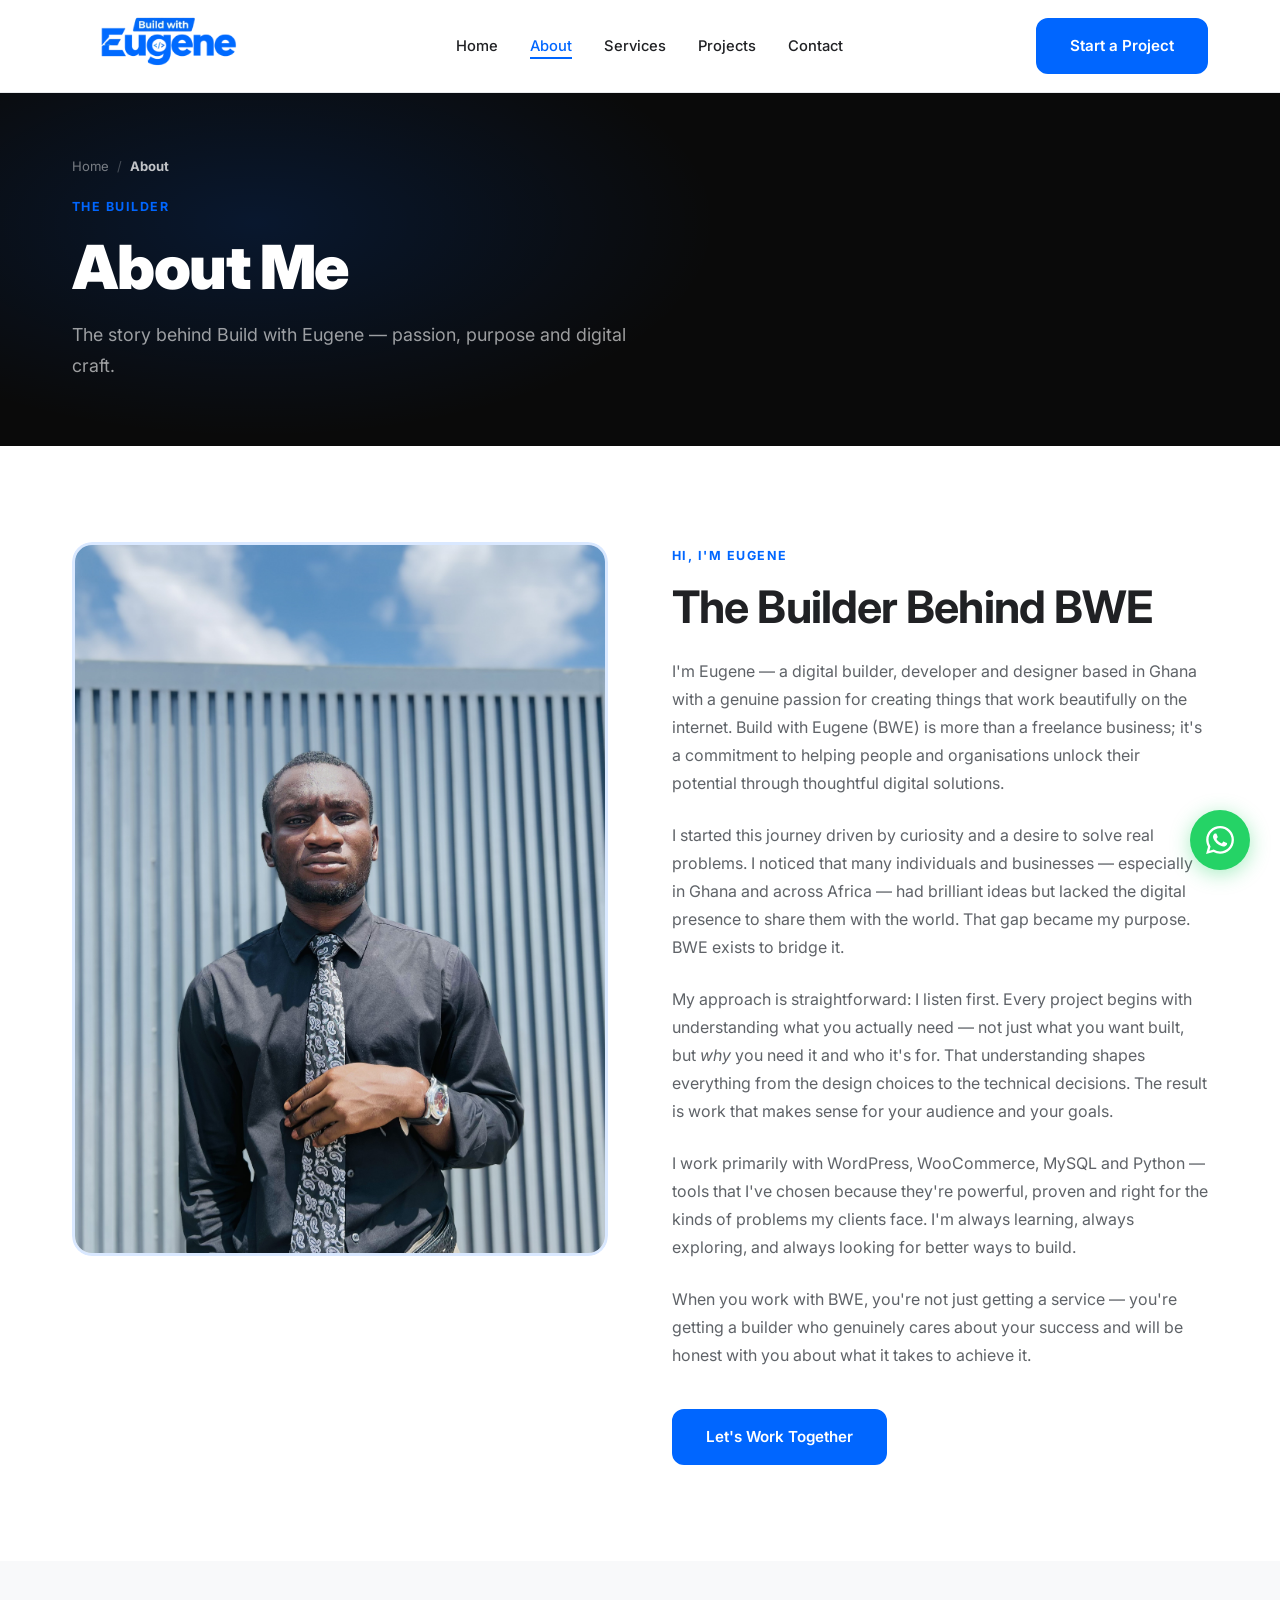
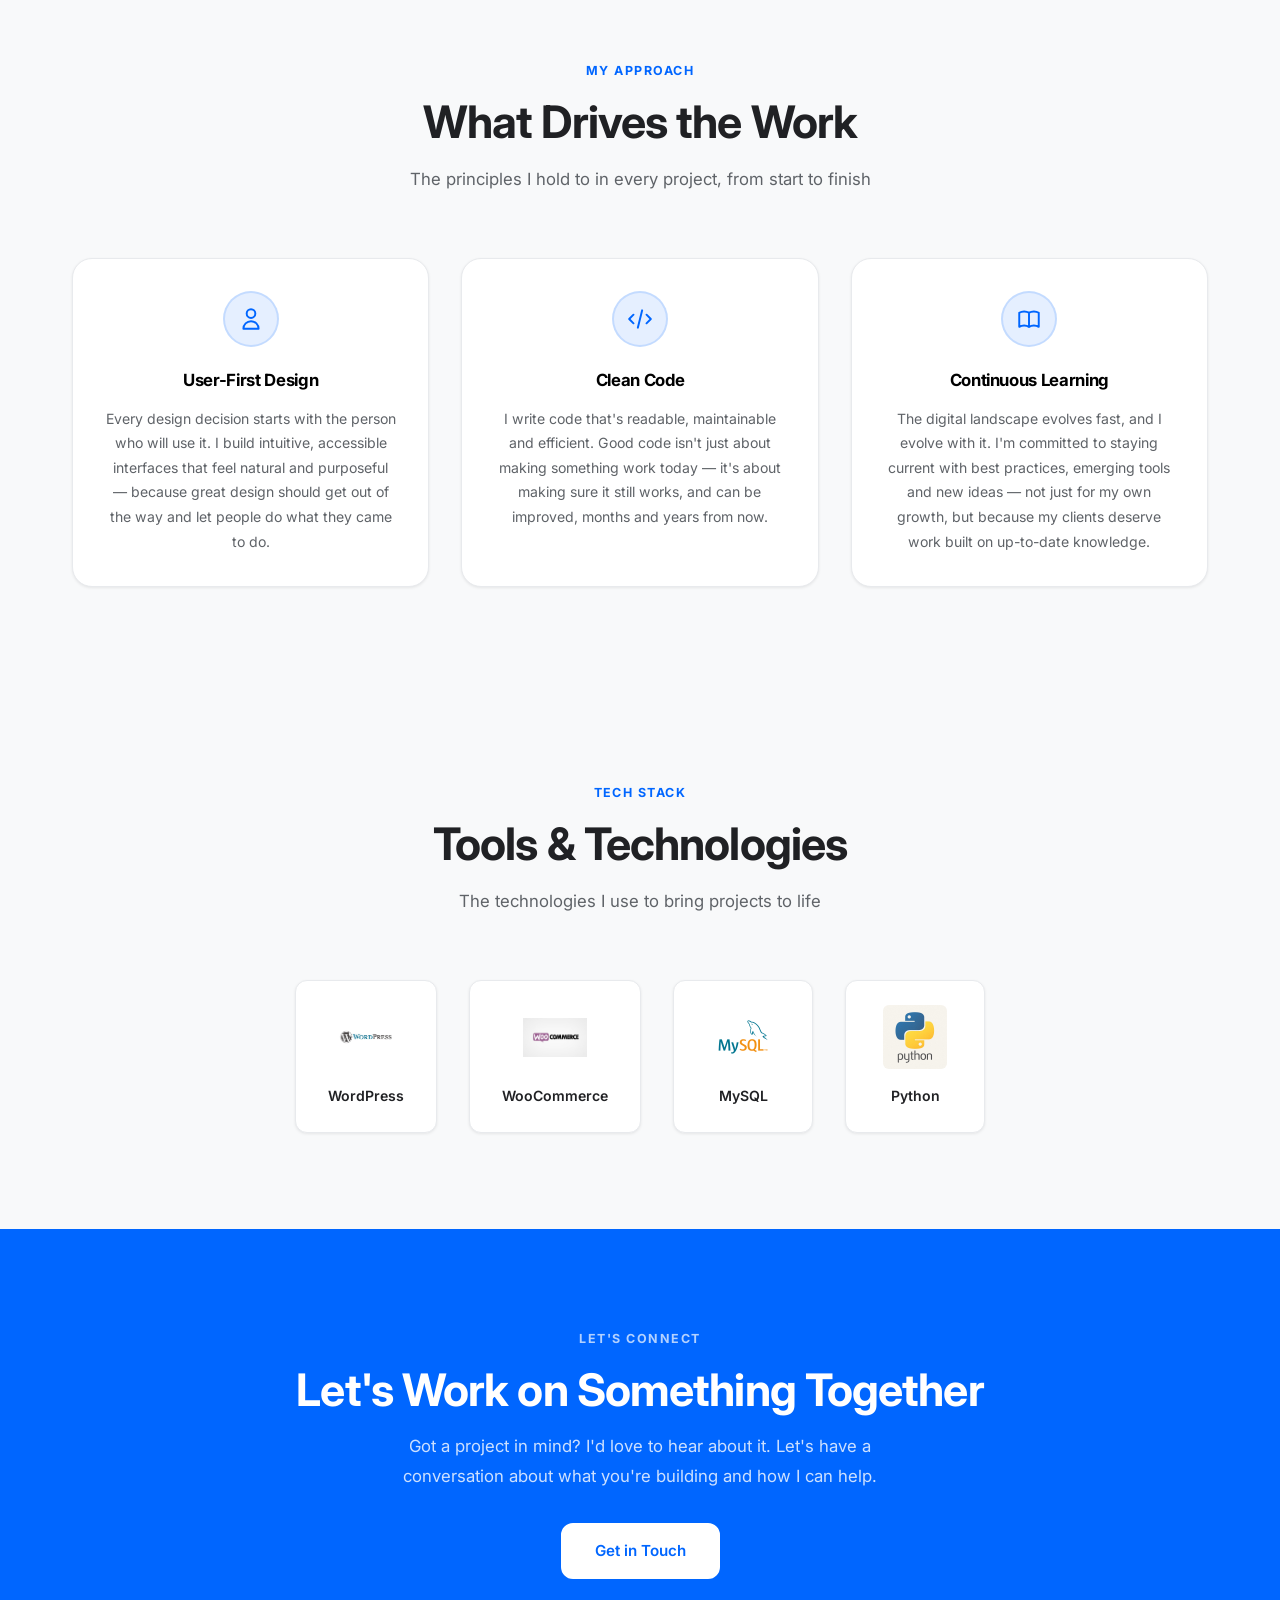
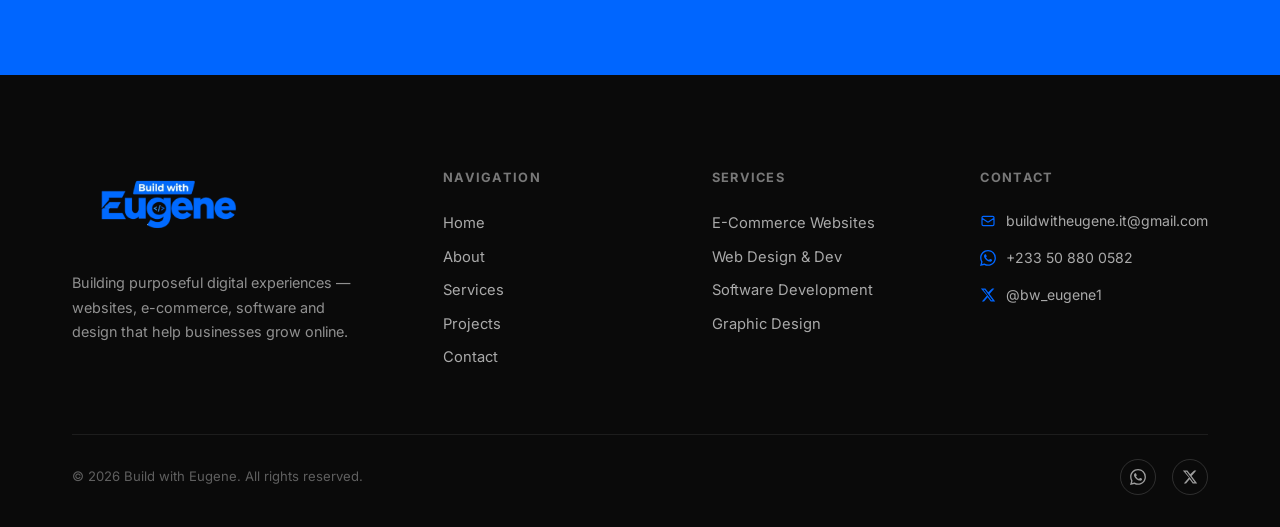
==== commit 63adf8f4: "Optimise videos and update portfolio content" ====
--- a/about.html
+++ b/about.html
@@ -229,7 +229,7 @@
         </div>
       </div>
       <div class="footer-bottom">
-        <p>© 2024 Build with Eugene. All rights reserved.</p>
+        <p>© <span data-current-year></span> Build with Eugene. All rights reserved.</p>
         <div class="footer-social">
           <a href="https://wa.me/233508800582" target="_blank" rel="noopener noreferrer" aria-label="WhatsApp">
             <svg xmlns="http://www.w3.org/2000/svg" fill="currentColor" viewBox="0 0 24 24">
--- a/css/style.css
+++ b/css/style.css
@@ -1120,11 +1120,13 @@
   height: 100%;
   object-fit: contain;
   opacity: 0;
+  pointer-events: none;
   transition: opacity 0.4s ease;
 }
 
 .project-video.active {
   opacity: 1;
+  pointer-events: auto;
 }
 
 .project-video-slot:empty {
